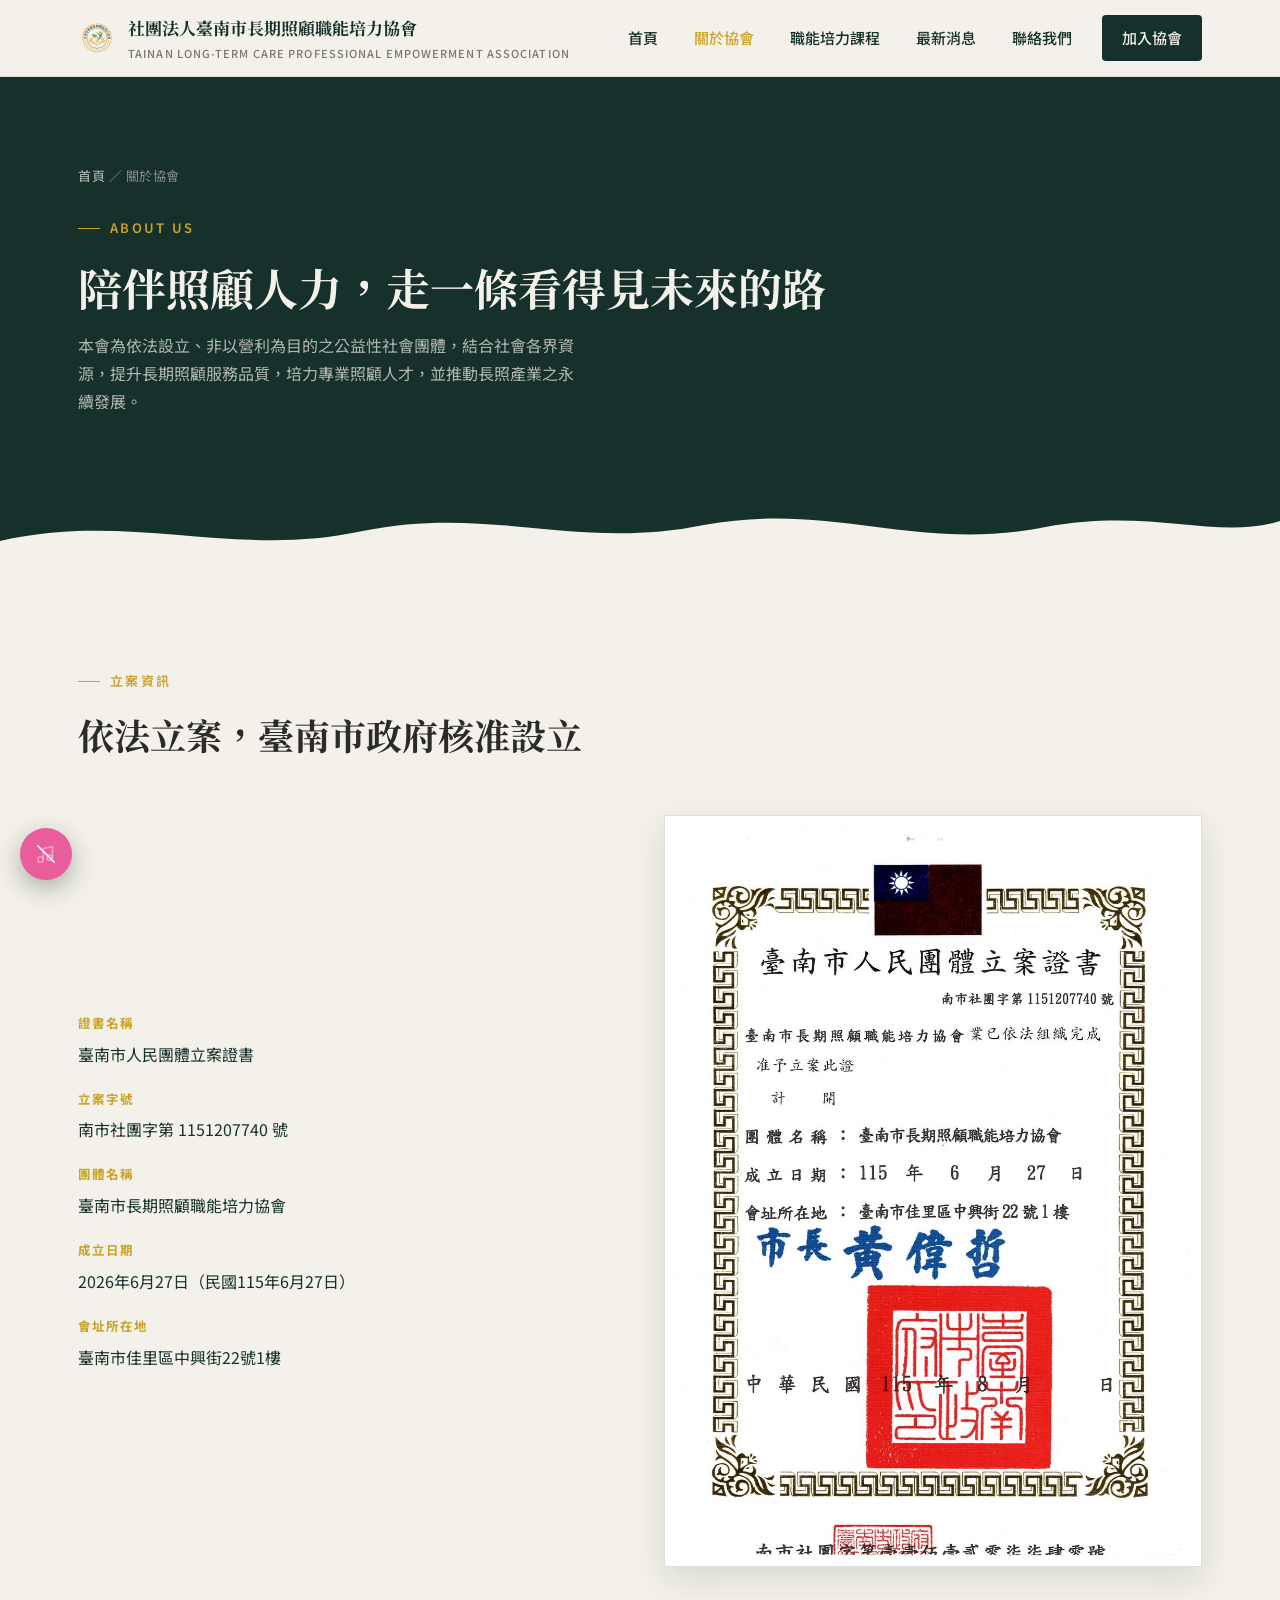
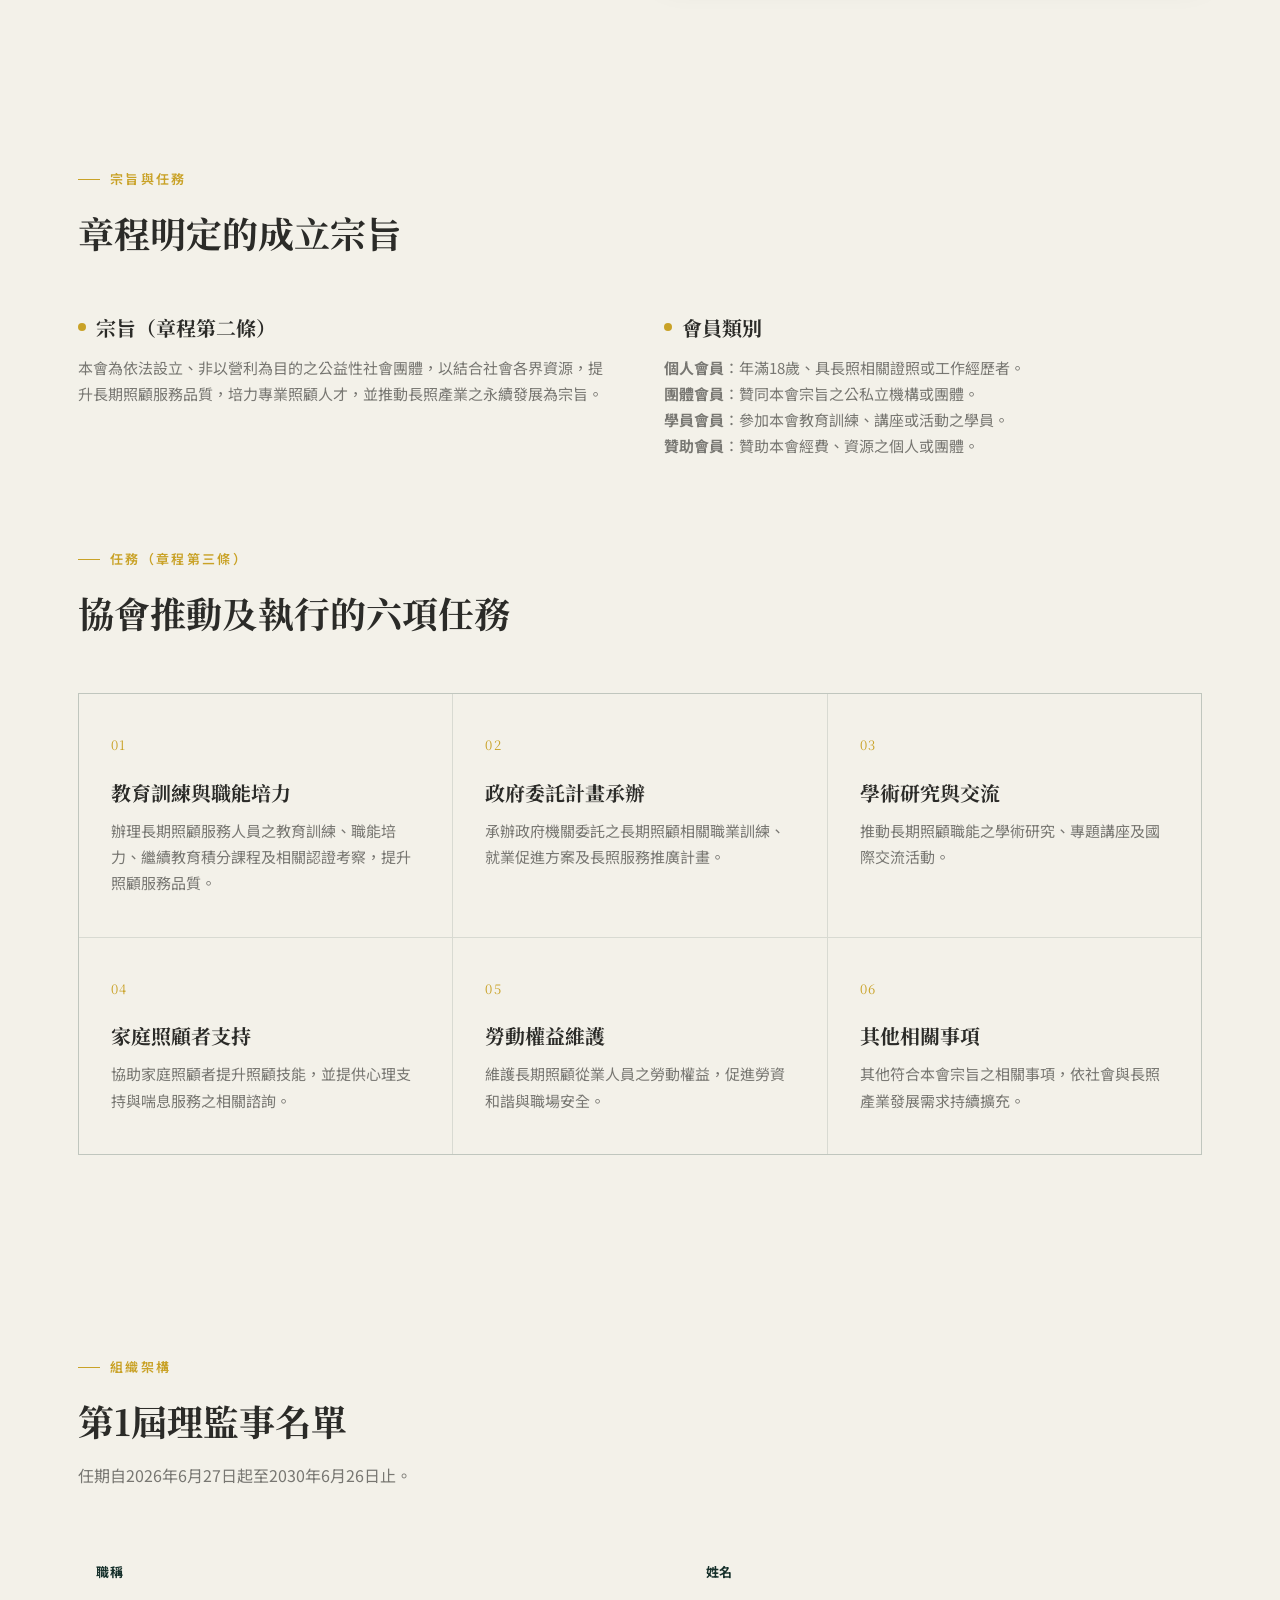
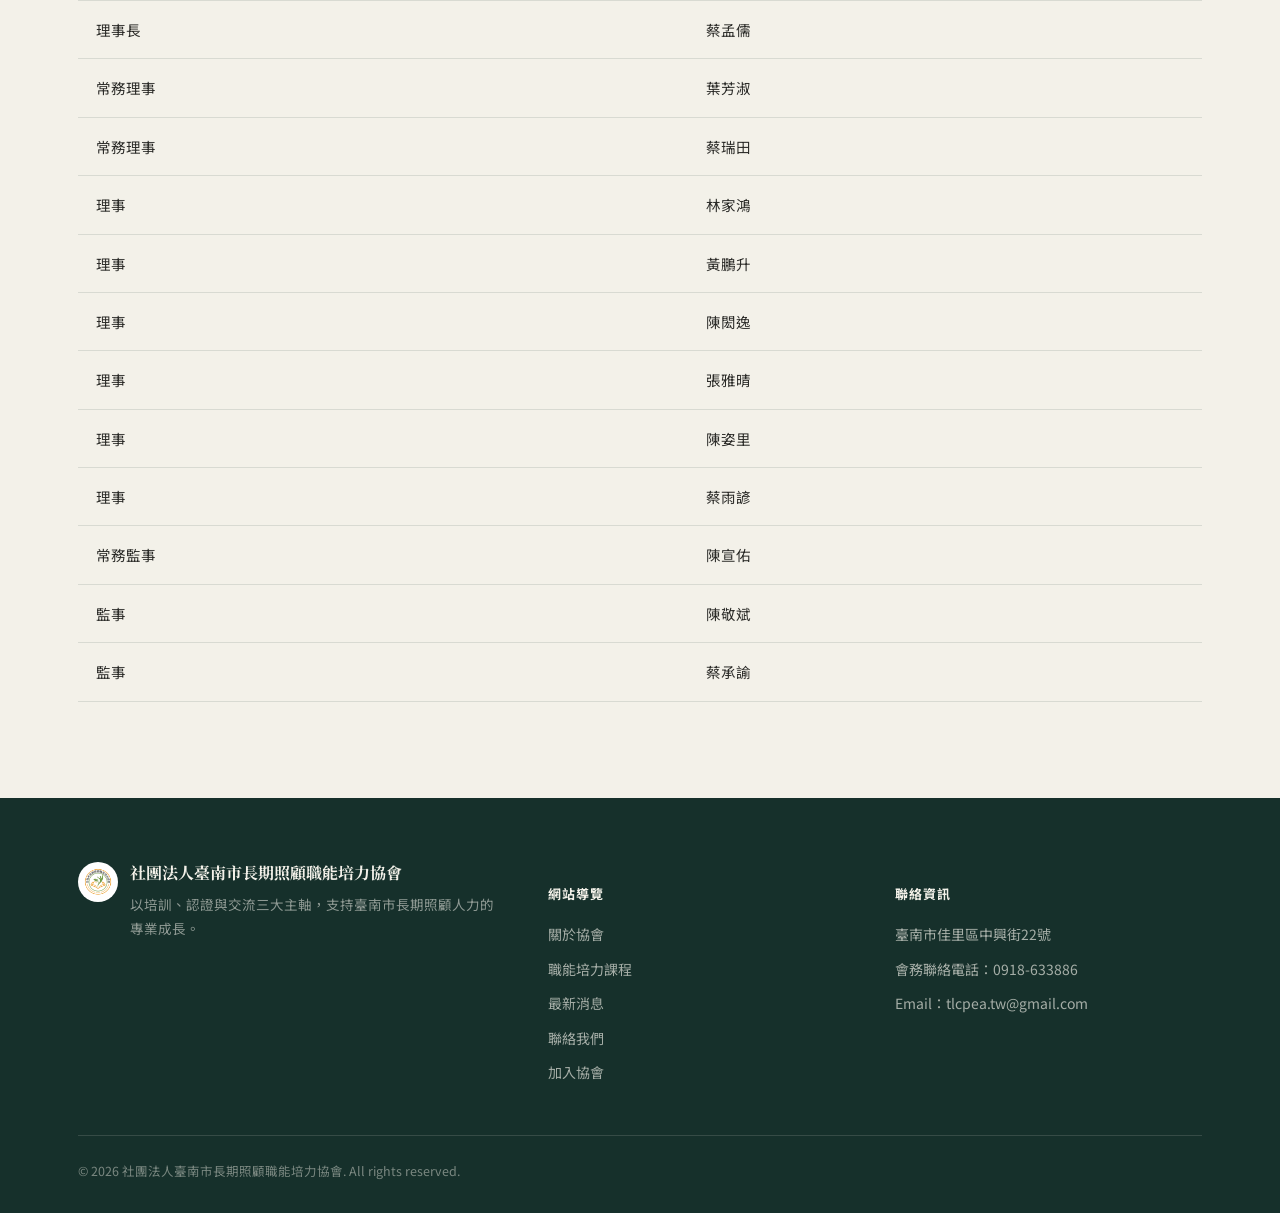
==== about.html @ 42448149 "職培會官網初版：完整6頁面、Netlify Forms、背景音樂" ====
<!DOCTYPE html>
<html lang="zh-Hant">
<head>
<meta charset="UTF-8">
<meta name="viewport" content="width=device-width, initial-scale=1.0">
<title>關於協會｜社團法人臺南市長期照顧職能培力協會</title>
<meta name="description" content="社團法人臺南市長期照顧職能培力協會依法設立，以提升長期照顧服務品質、培力專業照顧人才、推動長照產業永續發展為宗旨。認識協會任務、會員類別與組織架構。">
<link rel="icon" type="image/png" sizes="64x64" href="assets/favicon-64.png">
<link rel="icon" type="image/png" sizes="32x32" href="assets/favicon-32.png">
<link rel="apple-touch-icon" href="assets/logo-180.png">
<link rel="stylesheet" href="css/style.css?v=3">
</head>
<body>

<header class="site-header">
  <nav class="wrap nav">
    <a href="index.html" class="brand">
      <img src="assets/logo-512.png" alt="社團法人臺南市長期照顧職能培力協會 標誌" class="brand-mark">
      <span>社團法人臺南市長期照顧職能培力協會<small>TAINAN LONG-TERM CARE PROFESSIONAL EMPOWERMENT ASSOCIATION</small></span>
    </a>
    <button class="nav-toggle" aria-label="開啟選單" aria-expanded="false"><span></span></button>
    <div class="nav-links">
      <a href="index.html">首頁</a>
      <a href="about.html" class="active">關於協會</a>
      <a href="courses.html">職能培力課程</a>
      <a href="news.html">最新消息</a>
      <a href="contact.html">聯絡我們</a>
      <a href="join.html" class="nav-cta">加入協會</a>
    </div>
  </nav>
</header>

<section class="page-hero">
  <div class="wrap">
    <div class="breadcrumb"><a href="index.html">首頁</a> ／ 關於協會</div>
    <div class="eyebrow">ABOUT US</div>
    <h1>陪伴照顧人力，走一條看得見未來的路</h1>
    <p>本會為依法設立、非以營利為目的之公益性社會團體，結合社會各界資源，提升長期照顧服務品質，培力專業照顧人才，並推動長照產業之永續發展。</p>
  </div>
  <svg class="machiba-divider" viewBox="0 0 1200 64" preserveAspectRatio="none" aria-hidden="true">
    <path d="M0,64 L0,40 C120,10 220,58 340,30 C460,4 540,50 660,24 C780,0 860,52 980,26 C1080,6 1140,40 1200,20 L1200,64 Z"/>
  </svg>
</section>

<section>
  <div class="wrap">
    <div class="section-head reveal">
      <div class="eyebrow">立案資訊</div>
      <h2>依法立案，臺南市政府核准設立</h2>
    </div>
    <div class="cert-grid reveal">
      <dl class="cert-facts">
        <dt>證書名稱</dt>
        <dd>臺南市人民團體立案證書</dd>
        <dt>立案字號</dt>
        <dd>南市社團字第 1151207740 號</dd>
        <dt>團體名稱</dt>
        <dd>臺南市長期照顧職能培力協會</dd>
        <dt>成立日期</dt>
        <dd>2026年6月27日（民國115年6月27日）</dd>
        <dt>會址所在地</dt>
        <dd>臺南市佳里區中興街22號1樓</dd>
      </dl>
      <div class="cert-frame">
        <a href="assets/registration-certificate.jpg" target="_blank" rel="noopener">
          <img src="assets/registration-certificate.jpg" alt="臺南市人民團體立案證書——臺南市長期照顧職能培力協會">
        </a>
      </div>
    </div>
  </div>
</section>

<section>
  <div class="wrap">
    <div class="section-head reveal">
      <div class="eyebrow">宗旨與任務</div>
      <h2>章程明定的成立宗旨</h2>
    </div>
    <div class="mission-grid reveal">
      <div class="mission-block">
        <h3>宗旨（章程第二條）</h3>
        <p>本會為依法設立、非以營利為目的之公益性社會團體，以結合社會各界資源，提升長期照顧服務品質，培力專業照顧人才，並推動長照產業之永續發展為宗旨。</p>
      </div>
      <div class="mission-block">
        <h3>會員類別</h3>
        <p><strong>個人會員</strong>：年滿18歲、具長照相關證照或工作經歷者。<br>
        <strong>團體會員</strong>：贊同本會宗旨之公私立機構或團體。<br>
        <strong>學員會員</strong>：參加本會教育訓練、講座或活動之學員。<br>
        <strong>贊助會員</strong>：贊助本會經費、資源之個人或團體。</p>
      </div>
    </div>

    <div class="section-head reveal" style="margin-top:64px">
      <div class="eyebrow">任務（章程第三條）</div>
      <h2>協會推動及執行的六項任務</h2>
    </div>
    <div class="pillars reveal">
      <div class="pillar">
        <span class="idx">01</span>
        <h3>教育訓練與職能培力</h3>
        <p>辦理長期照顧服務人員之教育訓練、職能培力、繼續教育積分課程及相關認證考察，提升照顧服務品質。</p>
      </div>
      <div class="pillar">
        <span class="idx">02</span>
        <h3>政府委託計畫承辦</h3>
        <p>承辦政府機關委託之長期照顧相關職業訓練、就業促進方案及長照服務推廣計畫。</p>
      </div>
      <div class="pillar">
        <span class="idx">03</span>
        <h3>學術研究與交流</h3>
        <p>推動長期照顧職能之學術研究、專題講座及國際交流活動。</p>
      </div>
      <div class="pillar">
        <span class="idx">04</span>
        <h3>家庭照顧者支持</h3>
        <p>協助家庭照顧者提升照顧技能，並提供心理支持與喘息服務之相關諮詢。</p>
      </div>
      <div class="pillar">
        <span class="idx">05</span>
        <h3>勞動權益維護</h3>
        <p>維護長期照顧從業人員之勞動權益，促進勞資和諧與職場安全。</p>
      </div>
      <div class="pillar">
        <span class="idx">06</span>
        <h3>其他相關事項</h3>
        <p>其他符合本會宗旨之相關事項，依社會與長照產業發展需求持續擴充。</p>
      </div>
    </div>
  </div>
</section>

<section>
  <div class="wrap">
    <div class="section-head reveal">
      <div class="eyebrow">組織架構</div>
      <h2>第1屆理監事名單</h2>
      <p>任期自2026年6月27日起至2030年6月26日止。</p>
    </div>
    <div class="reveal" style="overflow-x:auto">
      <table class="board-table">
        <thead>
          <tr><th>職稱</th><th>姓名</th></tr>
        </thead>
        <tbody>
          <tr><td>理事長</td><td>蔡孟儒</td></tr>
          <tr><td>常務理事</td><td>葉芳淑</td></tr>
          <tr><td>常務理事</td><td>蔡瑞田</td></tr>
          <tr><td>理事</td><td>林家鴻</td></tr>
          <tr><td>理事</td><td>黃鵬升</td></tr>
          <tr><td>理事</td><td>陳閎逸</td></tr>
          <tr><td>理事</td><td>張雅晴</td></tr>
          <tr><td>理事</td><td>陳姿里</td></tr>
          <tr><td>理事</td><td>蔡雨諺</td></tr>
          <tr><td>常務監事</td><td>陳宣佑</td></tr>
          <tr><td>監事</td><td>陳敬斌</td></tr>
          <tr><td>監事</td><td>蔡承諭</td></tr>
        </tbody>
      </table>
    </div>
  </div>
</section>

<footer class="site-footer">
  <div class="wrap">
    <div class="footer-grid">
      <div class="footer-brand">
        <span class="brand-mark-chip"><img src="assets/logo-512.png" alt="協會標誌" class="brand-mark" width="34"></span>
        <div>
          <h4>社團法人臺南市長期照顧職能培力協會</h4>
          <p>以培訓、認證與交流三大主軸，支持臺南市長期照顧人力的專業成長。</p>
        </div>
      </div>
      <div class="footer-col">
        <h5>網站導覽</h5>
        <a href="about.html">關於協會</a>
        <a href="courses.html">職能培力課程</a>
        <a href="news.html">最新消息</a>
        <a href="contact.html">聯絡我們</a>
        <a href="join.html">加入協會</a>
      </div>
      <div class="footer-col">
        <h5>聯絡資訊</h5>
        <li>臺南市佳里區中興街22號</li>
        <li>會務聯絡電話：0918-633886</li>
        <li>Email：tlcpea.tw@gmail.com</li>
      </div>
    </div>
    <div class="footer-bottom">
      <span>© 2026 社團法人臺南市長期照顧職能培力協會. All rights reserved.</span>
    </div>
  </div>
</footer>

<audio id="bgm-audio" src="assets/bgm.mp3" loop preload="auto"></audio>
<button id="music-toggle" class="music-toggle" type="button" aria-label="播放或暫停背景音樂" aria-pressed="false">
  <svg class="icon-playing" viewBox="0 0 24 24" fill="none" xmlns="http://www.w3.org/2000/svg" aria-hidden="true">
    <path d="M9 18V6l10-2v12" stroke="currentColor" stroke-width="1.8" stroke-linecap="round" stroke-linejoin="round"/>
    <circle cx="6" cy="18" r="3" stroke="currentColor" stroke-width="1.8"/>
    <circle cx="16" cy="16" r="3" stroke="currentColor" stroke-width="1.8"/>
  </svg>
  <svg class="icon-muted" viewBox="0 0 24 24" fill="none" xmlns="http://www.w3.org/2000/svg" aria-hidden="true">
    <path d="M9 18V6l10-2v12" stroke="currentColor" stroke-width="1.8" stroke-linecap="round" stroke-linejoin="round" opacity=".4"/>
    <circle cx="6" cy="18" r="3" stroke="currentColor" stroke-width="1.8" opacity=".4"/>
    <circle cx="16" cy="16" r="3" stroke="currentColor" stroke-width="1.8" opacity=".4"/>
    <line x1="3" y1="3" x2="21" y2="21" stroke="currentColor" stroke-width="1.8" stroke-linecap="round"/>
  </svg>
</button>

<script src="js/main.js?v=9"></script>
</body>
</html>
---- css/style.css ----
/* ============================================================
   社團法人臺南市長期照顧職能培力協會 — 網站樣式
   設計語彙：以台南傳統民居「馬背山牆」曲線為視覺簽名，
   呼應「照顧職能，代代培力、屋宇相承」的協會精神。
   ============================================================ */

@import url('https://fonts.googleapis.com/css2?family=Noto+Serif+TC:wght@500;600;700;900&family=Noto+Sans+TC:wght@400;500;600;700&display=swap');

:root {
  /* 色彩系統 */
  --ink: #16302B;        /* 墨青 — 主色，頁首/深色區塊 */
  --ink-2: #1F3F38;       /* 墨青-亮一階，用於漸層/hover */
  --gold: #C9A227;        /* 稻穗金 — 強調色，培力/成就 */
  --gold-soft: #E4C874;   /* 稻穗金-柔 */
  --banyan: #4C7A64;      /* 榕蔭綠 — 次強調，關懷/成長 */
  --brick: #A8462F;       /* 磚紅 — 少量點綴，訊息/重點 */
  --paper: #F3F1E9;       /* 紙白 — 主背景 */
  --paper-2: #EAE6D9;     /* 紙白-深一階 */
  --ink-grey: #2B2B28;    /* 內文文字 */
  --ink-grey-60: rgba(43,43,40,.62);

  --serif: 'Noto Serif TC', serif;
  --sans: 'Noto Sans TC', sans-serif;

  --max: 1180px;
  --radius: 4px;
}

* { box-sizing: border-box; }
html { scroll-behavior: smooth; }
body {
  margin: 0;
  font-family: var(--sans);
  color: var(--ink-grey);
  background: var(--paper);
  line-height: 1.75;
  -webkit-font-smoothing: antialiased;
}
img { max-width: 100%; display: block; }
a { color: inherit; text-decoration: none; }
h1, h2, h3, h4 { font-family: var(--serif); margin: 0; line-height: 1.35; font-weight: 700; }
p { margin: 0 0 1em; }
ul { margin: 0; padding: 0; list-style: none; }

.wrap { max-width: var(--max); margin: 0 auto; padding: 0 28px; }

/* focus visibility */
a:focus-visible, button:focus-visible {
  outline: 2px solid var(--gold);
  outline-offset: 3px;
}

@media (prefers-reduced-motion: reduce) {
  * { animation: none !important; transition: none !important; scroll-behavior: auto !important; }
}

/* ---------------- Eyebrow / Label ---------------- */
.eyebrow {
  display: inline-flex;
  align-items: center;
  gap: 10px;
  font-family: var(--sans);
  font-size: 13px;
  font-weight: 600;
  letter-spacing: .18em;
  color: var(--gold);
  text-transform: uppercase;
  margin-bottom: 18px;
}
.eyebrow::before {
  content: "";
  width: 22px;
  height: 1px;
  background: var(--gold);
}

/* ---------------- Header / Nav ---------------- */
.site-header {
  position: sticky;
  top: 0;
  z-index: 100;
  background: rgba(243,241,233,.92);
  backdrop-filter: blur(8px);
  border-bottom: 1px solid rgba(22,48,43,.1);
}
.nav {
  display: flex;
  align-items: center;
  justify-content: space-between;
  height: 76px;
}
.brand {
  display: flex;
  align-items: center;
  gap: 12px;
  font-family: var(--serif);
  font-weight: 700;
  font-size: 17px;
  color: var(--ink);
}
.brand-mark {
  width: 38px;
  height: 38px;
  flex-shrink: 0;
  object-fit: contain;
  border-radius: 50%;
}
.brand-mark-chip {
  background: #fff;
  border-radius: 50%;
  padding: 3px;
  display: flex;
  align-items: center;
  justify-content: center;
  flex-shrink: 0;
  width: 40px;
  height: 40px;
}
.brand-mark-chip .brand-mark { width: 100%; height: 100%; }
.brand small {
  display: block;
  font-family: var(--sans);
  font-weight: 500;
  font-size: 11px;
  letter-spacing: .1em;
  color: var(--ink-grey-60);
  margin-top: 2px;
}
.nav-links {
  display: flex;
  gap: 8px;
  align-items: center;
}
.nav-links a {
  font-size: 15px;
  font-weight: 500;
  padding: 8px 14px;
  border-radius: var(--radius);
  color: var(--ink);
  position: relative;
}
.nav-links a.active,
.nav-links a:hover { color: var(--gold); }
.nav-cta {
  background: var(--ink);
  color: var(--paper) !important;
  padding: 10px 20px !important;
  border-radius: 999px;
  margin-left: 8px;
}
.nav-cta:hover { background: var(--ink-2); color: var(--paper) !important; }

.nav-toggle {
  display: none;
  background: none;
  border: none;
  cursor: pointer;
  width: 40px;
  height: 40px;
  align-items: center;
  justify-content: center;
}
.nav-toggle span,
.nav-toggle span::before,
.nav-toggle span::after {
  content: "";
  display: block;
  width: 22px;
  height: 2px;
  background: var(--ink);
  position: relative;
  transition: transform .2s ease;
}
.nav-toggle span::before { position: absolute; top: -7px; }
.nav-toggle span::after { position: absolute; top: 7px; }

@media (max-width: 860px) {
  .nav-toggle { display: flex; }
  .nav-links {
    position: fixed;
    inset: 76px 0 0 0;
    background: var(--paper);
    flex-direction: column;
    align-items: stretch;
    padding: 20px 28px;
    gap: 4px;
    transform: translateY(-8px);
    opacity: 0;
    pointer-events: none;
    transition: opacity .2s ease, transform .2s ease;
  }
  .nav-links.open {
    opacity: 1;
    transform: translateY(0);
    pointer-events: auto;
  }
  .nav-links a { padding: 14px 8px; border-bottom: 1px solid rgba(22,48,43,.08); border-radius: 0; }
  .nav-cta { margin-left: 0; margin-top: 8px; text-align: center; }
}

/* ---------------- Machiba divider (山牆曲線分隔) ---------------- */
.machiba-divider {
  width: 100%;
  height: 64px;
  display: block;
}
.machiba-divider path { fill: var(--paper); }
.machiba-divider.flip { transform: scaleY(-1); }
.on-ink .machiba-divider path { fill: var(--ink); }

/* ---------------- Hero ---------------- */
.hero {
  background: var(--ink);
  color: var(--paper);
  position: relative;
  overflow: hidden;
  padding-top: 96px;
}
.hero .wrap {
  position: relative;
  z-index: 2;
  padding-bottom: 120px;
  display: grid;
  grid-template-columns: 1.1fr .9fr;
  gap: 40px;
  align-items: center;
}
.hero h1 {
  font-size: clamp(34px, 5vw, 58px);
  color: var(--paper);
  letter-spacing: .01em;
}
.hero h1 em {
  font-style: normal;
  color: var(--gold-soft);
}
.hero-sub {
  font-size: 17px;
  color: rgba(243,241,233,.78);
  max-width: 46ch;
  margin-top: 22px;
}
.hero-cta { display: flex; gap: 14px; margin-top: 34px; flex-wrap: wrap; }
.btn {
  display: inline-flex;
  align-items: center;
  gap: 8px;
  padding: 13px 26px;
  border-radius: 999px;
  font-weight: 600;
  font-size: 15px;
  border: 1px solid transparent;
  transition: transform .15s ease, background .15s ease, border-color .15s ease;
  cursor: pointer;
}
.btn:hover { transform: translateY(-2px); }
.btn-gold { background: var(--gold); color: var(--ink); }
.btn-gold:hover { background: var(--gold-soft); }
.btn-outline { border-color: rgba(243,241,233,.4); color: var(--paper); }
.btn-outline:hover { border-color: var(--gold-soft); color: var(--gold-soft); }
.btn-ink { background: var(--ink); color: var(--paper); }
.btn-ink:hover { background: var(--ink-2); }

.hero-figure {
  position: relative;
  aspect-ratio: 4/5;
  border-radius: var(--radius);
  overflow: hidden;
  background: linear-gradient(160deg, var(--ink-2), var(--ink));
  border: 1px solid rgba(201,162,39,.3);
}
.hero-stat-card {
  position: absolute;
  bottom: 20px;
  left: 20px;
  right: 20px;
  background: rgba(243,241,233,.96);
  color: var(--ink);
  border-radius: var(--radius);
  padding: 20px;
  display: grid;
  grid-template-columns: repeat(3, 1fr);
  gap: 12px;
}
.hero-stat-card .n {
  font-family: var(--serif);
  font-size: 26px;
  font-weight: 800;
  color: var(--ink);
}
.hero-stat-card .l {
  font-size: 12px;
  color: var(--ink-grey-60);
  margin-top: 2px;
}
.hero-ladder {
  position: absolute;
  inset: 0;
  display: flex;
  align-items: flex-end;
  padding: 24px;
  gap: 10px;
}
.hero-ladder .step {
  flex: 1;
  background: linear-gradient(180deg, rgba(201,162,39,.85), rgba(201,162,39,.35));
  border-radius: 3px 3px 0 0;
}

/* ---------------- Section basics ---------------- */
section { padding: 96px 0; }
.section-head {
  max-width: 640px;
  margin-bottom: 56px;
}
.section-head h2 { font-size: clamp(26px, 3.4vw, 36px); }
.section-head p { color: var(--ink-grey-60); margin-top: 16px; font-size: 16px; }

/* ---------------- Pillars (三大服務面向) ---------------- */
.pillars {
  display: grid;
  grid-template-columns: repeat(3, 1fr);
  gap: 1px;
  background: rgba(22,48,43,.12);
  border: 1px solid rgba(22,48,43,.12);
}
.pillar {
  background: var(--paper);
  padding: 40px 32px;
  position: relative;
}
.pillar .idx {
  font-family: var(--serif);
  font-size: 13px;
  color: var(--gold);
  letter-spacing: .1em;
  margin-bottom: 22px;
  display: block;
}
.pillar h3 { font-size: 20px; margin-bottom: 12px; }
.pillar p { color: var(--ink-grey-60); font-size: 15px; margin-bottom: 0; }

@media (max-width: 860px) {
  .pillars { grid-template-columns: 1fr; }
}

/* ---------------- Ladder (職能階梯) ---------------- */
.ladder {
  display: grid;
  grid-template-columns: repeat(4, 1fr);
  gap: 16px;
}
.ladder-step {
  border: 1px solid rgba(22,48,43,.15);
  border-top: 4px solid var(--banyan);
  background: #fff;
  padding: 26px 22px;
  display: flex;
  flex-direction: column;
  gap: 10px;
  transition: transform .15s ease;
}
.ladder-step:nth-child(2) { border-top-color: var(--gold); }
.ladder-step:nth-child(3) { border-top-color: var(--gold); transform: translateY(-10px); }
.ladder-step:nth-child(4) { border-top-color: var(--brick); transform: translateY(-18px); }
.ladder-step:hover { transform: translateY(-4px); }
.ladder-step:nth-child(3):hover { transform: translateY(-14px); }
.ladder-step:nth-child(4):hover { transform: translateY(-22px); }
.ladder-step .tag {
  font-size: 12px;
  font-weight: 600;
  letter-spacing: .08em;
  color: var(--ink-grey-60);
}
.ladder-step h4 { font-size: 17px; }
.ladder-step p { font-size: 13.5px; color: var(--ink-grey-60); margin: 0; }

@media (max-width: 900px) {
  .ladder { grid-template-columns: repeat(2, 1fr); }
  .ladder-step, .ladder-step:nth-child(2), .ladder-step:nth-child(3), .ladder-step:nth-child(4) { transform: none; }
}
@media (max-width: 560px) {
  .ladder { grid-template-columns: 1fr; }
}

/* ---------------- Cards (課程 / 消息) ---------------- */
.card-grid {
  display: grid;
  grid-template-columns: repeat(3, 1fr);
  gap: 28px;
}
.card {
  background: #fff;
  border: 1px solid rgba(22,48,43,.12);
  border-radius: var(--radius);
  overflow: hidden;
  display: flex;
  flex-direction: column;
}
.card-media {
  height: 150px;
  background: linear-gradient(135deg, var(--ink), var(--banyan));
  position: relative;
}
.card-media .badge {
  position: absolute;
  top: 14px;
  left: 14px;
  background: rgba(243,241,233,.94);
  color: var(--ink);
  font-size: 12px;
  font-weight: 700;
  padding: 5px 12px;
  border-radius: 999px;
}
.card-body { padding: 26px; flex: 1; display: flex; flex-direction: column; }
.card-body h3 { font-size: 18px; margin-bottom: 10px; }
.card-body p { color: var(--ink-grey-60); font-size: 14.5px; flex: 1; }
.card-meta {
  display: flex;
  justify-content: space-between;
  font-size: 12.5px;
  color: var(--ink-grey-60);
  margin-top: 16px;
  padding-top: 16px;
  border-top: 1px dashed rgba(22,48,43,.18);
}

@media (max-width: 900px) {
  .card-grid { grid-template-columns: 1fr 1fr; }
}
@media (max-width: 620px) {
  .card-grid { grid-template-columns: 1fr; }
}

/* ---------------- Dark band ---------------- */
.band-ink {
  background: var(--ink);
  color: var(--paper);
}
.band-ink .section-head p { color: rgba(243,241,233,.68); }
.band-ink .eyebrow { color: var(--gold-soft); }

/* ---------------- Timeline (about page) ---------------- */
.timeline { position: relative; padding-left: 28px; border-left: 2px solid rgba(22,48,43,.15); }
.timeline-item { position: relative; padding-bottom: 40px; }
.timeline-item:last-child { padding-bottom: 0; }
.timeline-item::before {
  content: "";
  position: absolute;
  left: -34px;
  top: 4px;
  width: 12px;
  height: 12px;
  border-radius: 50%;
  background: var(--gold);
  border: 3px solid var(--paper);
  box-shadow: 0 0 0 1px var(--gold);
}
.timeline-item .yr { font-family: var(--serif); font-weight: 700; color: var(--ink); margin-bottom: 4px; }
.timeline-item p { color: var(--ink-grey-60); font-size: 14.5px; }

/* ---------------- Board table (理監事) ---------------- */
.board-table { width: 100%; border-collapse: collapse; }
.board-table th, .board-table td {
  text-align: left;
  padding: 16px 18px;
  border-bottom: 1px solid rgba(22,48,43,.12);
  font-size: 14.5px;
}
.board-table th { font-weight: 700; color: var(--ink); font-size: 13px; letter-spacing: .05em; }
.board-table td.placeholder { color: var(--ink-grey-60); font-style: italic; }
.board-note {
  margin-top: 18px;
  font-size: 13px;
  color: var(--ink-grey-60);
  border-left: 3px solid var(--gold);
  padding-left: 14px;
}

/* ---------------- Mission grid (about) ---------------- */
.mission-grid {
  display: grid;
  grid-template-columns: 1fr 1fr;
  gap: 48px;
  align-items: start;
}
.mission-block h3 {
  font-size: 20px;
  margin-bottom: 14px;
  display: flex;
  align-items: center;
  gap: 10px;
}
.mission-block h3::before {
  content: "";
  width: 8px; height: 8px;
  background: var(--gold);
  border-radius: 50%;
}
.mission-block p { color: var(--ink-grey-60); font-size: 15px; }

@media (max-width: 860px) {
  .mission-grid { grid-template-columns: 1fr; }
}

/* ---------------- Contact ---------------- */
.contact-grid {
  display: grid;
  grid-template-columns: 1fr 1fr;
  gap: 48px;
}
.contact-info dt {
  font-size: 12.5px;
  letter-spacing: .08em;
  color: var(--gold);
  font-weight: 700;
  margin-top: 26px;
}
.contact-info dt:first-child { margin-top: 0; }
.contact-info dd { margin: 6px 0 0; font-size: 16px; color: var(--ink); }
.map-placeholder {
  background: var(--paper-2);
  border: 1px dashed rgba(22,48,43,.3);
  border-radius: var(--radius);
  aspect-ratio: 4/3;
  display: flex;
  align-items: center;
  justify-content: center;
  color: var(--ink-grey-60);
  font-size: 14px;
  text-align: center;
  padding: 20px;
}

/* ---------------- Certificate (立案資訊) ---------------- */
.cert-grid {
  display: grid;
  grid-template-columns: 1fr 1fr;
  gap: 48px;
  align-items: center;
}
.cert-facts dt {
  font-size: 12.5px;
  letter-spacing: .08em;
  color: var(--gold);
  font-weight: 700;
  margin-top: 20px;
}
.cert-facts dt:first-child { margin-top: 0; }
.cert-facts dd { margin: 6px 0 0; font-size: 16px; color: var(--ink); }
.cert-frame {
  border: 1px solid rgba(22,48,43,.15);
  background: #fff;
  padding: 10px;
  box-shadow: 0 12px 32px rgba(22,48,43,.12);
}
.cert-frame img { width: 100%; display: block; }
.cert-frame a { display: block; }
@media (max-width: 860px) {
  .cert-grid { grid-template-columns: 1fr; }
}
.form-field { margin-bottom: 18px; }
.form-field label { display: block; font-size: 13.5px; font-weight: 600; margin-bottom: 8px; color: var(--ink); }
.form-field input, .form-field textarea, .form-field select {
  width: 100%;
  padding: 12px 14px;
  border: 1px solid rgba(22,48,43,.25);
  border-radius: var(--radius);
  font-family: var(--sans);
  font-size: 14.5px;
  background: #fff;
  color: var(--ink-grey);
}
.form-field textarea { resize: vertical; min-height: 120px; }
.form-field input:focus, .form-field textarea:focus, .form-field select:focus {
  outline: none;
  border-color: var(--gold);
  box-shadow: 0 0 0 3px rgba(201,162,39,.18);
}

/* ---------------- Filter tabs (courses) ---------------- */
.filter-tabs { display: flex; gap: 10px; flex-wrap: wrap; margin-bottom: 40px; }
.filter-tabs button {
  border: 1px solid rgba(22,48,43,.2);
  background: transparent;
  padding: 9px 18px;
  border-radius: 999px;
  font-size: 13.5px;
  font-weight: 600;
  color: var(--ink);
  cursor: pointer;
  transition: background .15s ease, color .15s ease;
}
.filter-tabs button.active,
.filter-tabs button:hover {
  background: var(--ink);
  color: var(--paper);
  border-color: var(--ink);
}

/* ---------------- CTA band ---------------- */
.cta-band {
  background: var(--gold);
  color: var(--ink);
  text-align: center;
  padding: 80px 0;
}
.cta-band h2 { font-size: clamp(24px,3vw,34px); margin-bottom: 18px; }
.cta-band p { color: rgba(22,48,43,.75); max-width: 52ch; margin: 0 auto 30px; }

/* ---------------- Footer ---------------- */
.site-footer {
  background: var(--ink);
  color: rgba(243,241,233,.7);
  padding: 64px 0 32px;
}
.footer-grid {
  display: grid;
  grid-template-columns: 1.4fr 1fr 1fr;
  gap: 40px;
  padding-bottom: 40px;
  border-bottom: 1px solid rgba(243,241,233,.14);
}
.footer-brand { display: flex; gap: 12px; align-items: flex-start; }
.footer-brand h4 { color: var(--paper); font-size: 16px; margin-bottom: 10px; }
.footer-brand p { font-size: 13.5px; color: rgba(243,241,233,.55); }
.footer-col h5 { color: var(--paper); font-size: 13px; letter-spacing: .08em; margin-bottom: 16px; }
.footer-col a, .footer-col li { display: block; font-size: 14px; margin-bottom: 10px; color: rgba(243,241,233,.65); }
.footer-col a:hover { color: var(--gold-soft); }
.footer-bottom {
  display: flex;
  justify-content: space-between;
  padding-top: 24px;
  font-size: 12.5px;
  color: rgba(243,241,233,.45);
  flex-wrap: wrap;
  gap: 8px;
}

@media (max-width: 860px) {
  .footer-grid { grid-template-columns: 1fr; }
  .hero .wrap { grid-template-columns: 1fr; }
  .hero-figure { max-width: 420px; }
}

/* ---------------- Reveal on scroll ---------------- */
.reveal {
  opacity: 0;
  transform: translateY(18px);
  transition: opacity .6s ease, transform .6s ease;
}
.reveal.in { opacity: 1; transform: translateY(0); }

/* ---------------- Page hero (內頁小標題) ---------------- */
.page-hero {
  background: var(--ink);
  color: var(--paper);
  padding: 88px 0 0;
}
.page-hero .wrap { padding-bottom: 70px; }
.page-hero h1 { font-size: clamp(30px,4vw,44px); color: var(--paper); }
.page-hero p { color: rgba(243,241,233,.7); max-width: 56ch; margin-top: 14px; }
.breadcrumb {
  font-size: 13px;
  color: rgba(243,241,233,.5);
  margin-bottom: 20px;
  letter-spacing: .04em;
}
.breadcrumb a { color: rgba(243,241,233,.75); }
.breadcrumb a:hover { color: var(--gold-soft); }

/* ---------------- Background music toggle ---------------- */
.music-toggle {
  position: fixed;
  left: 20px;
  bottom: 20px;
  z-index: 300;
  width: 52px;
  height: 52px;
  border-radius: 50%;
  background: #E85D9A;
  color: #fff;
  display: flex;
  align-items: center;
  justify-content: center;
  box-shadow: 0 8px 24px rgba(22,48,43,.35);
  cursor: pointer;
  border: none;
  transition: background .15s ease, transform .15s ease;
}
.music-toggle:hover { background: #D64888; transform: translateY(-2px); }
.music-toggle svg { width: 22px; height: 22px; }
.music-toggle .icon-muted { display: none; }
.music-toggle:not(.playing) .icon-playing { display: none; }
.music-toggle:not(.playing) .icon-muted { display: block; }
@media (max-width: 640px) {
  .music-toggle { left: 14px; bottom: 14px; width: 46px; height: 46px; }
  .music-toggle svg { width: 19px; height: 19px; }
}
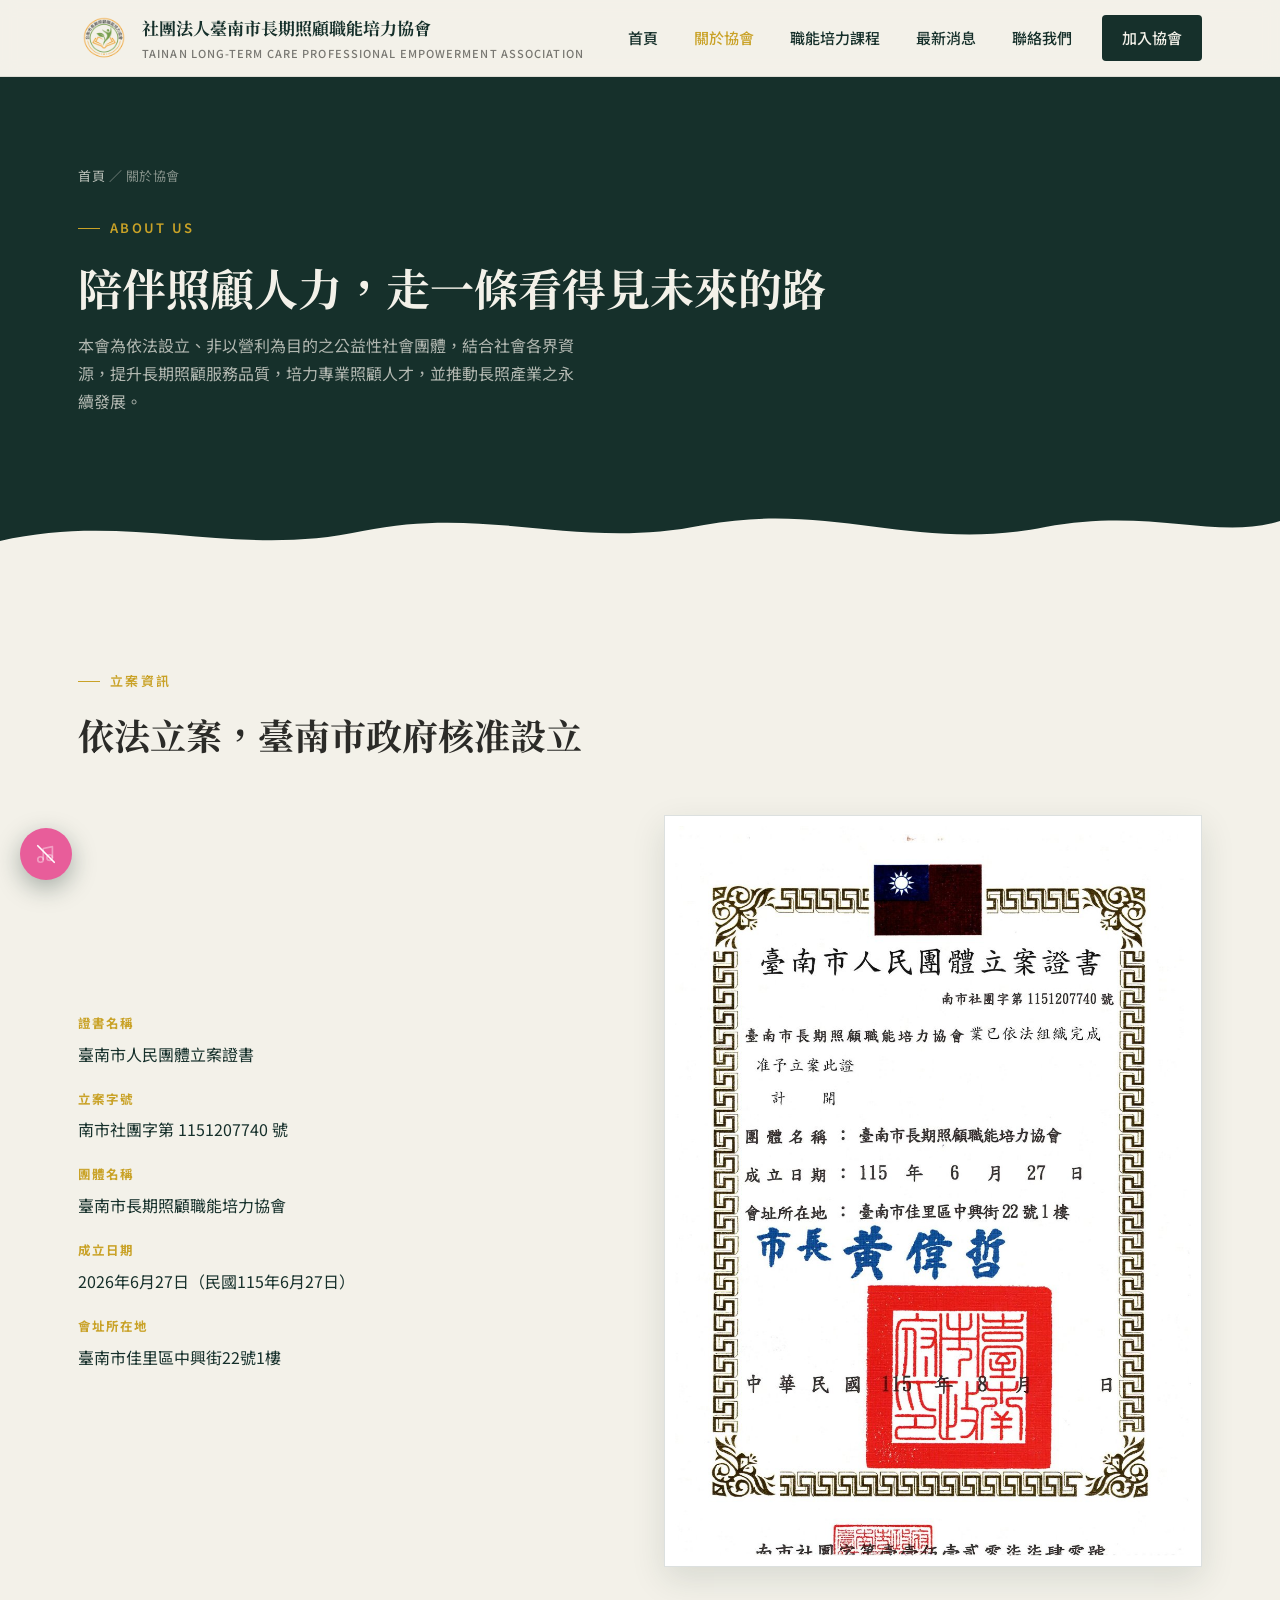
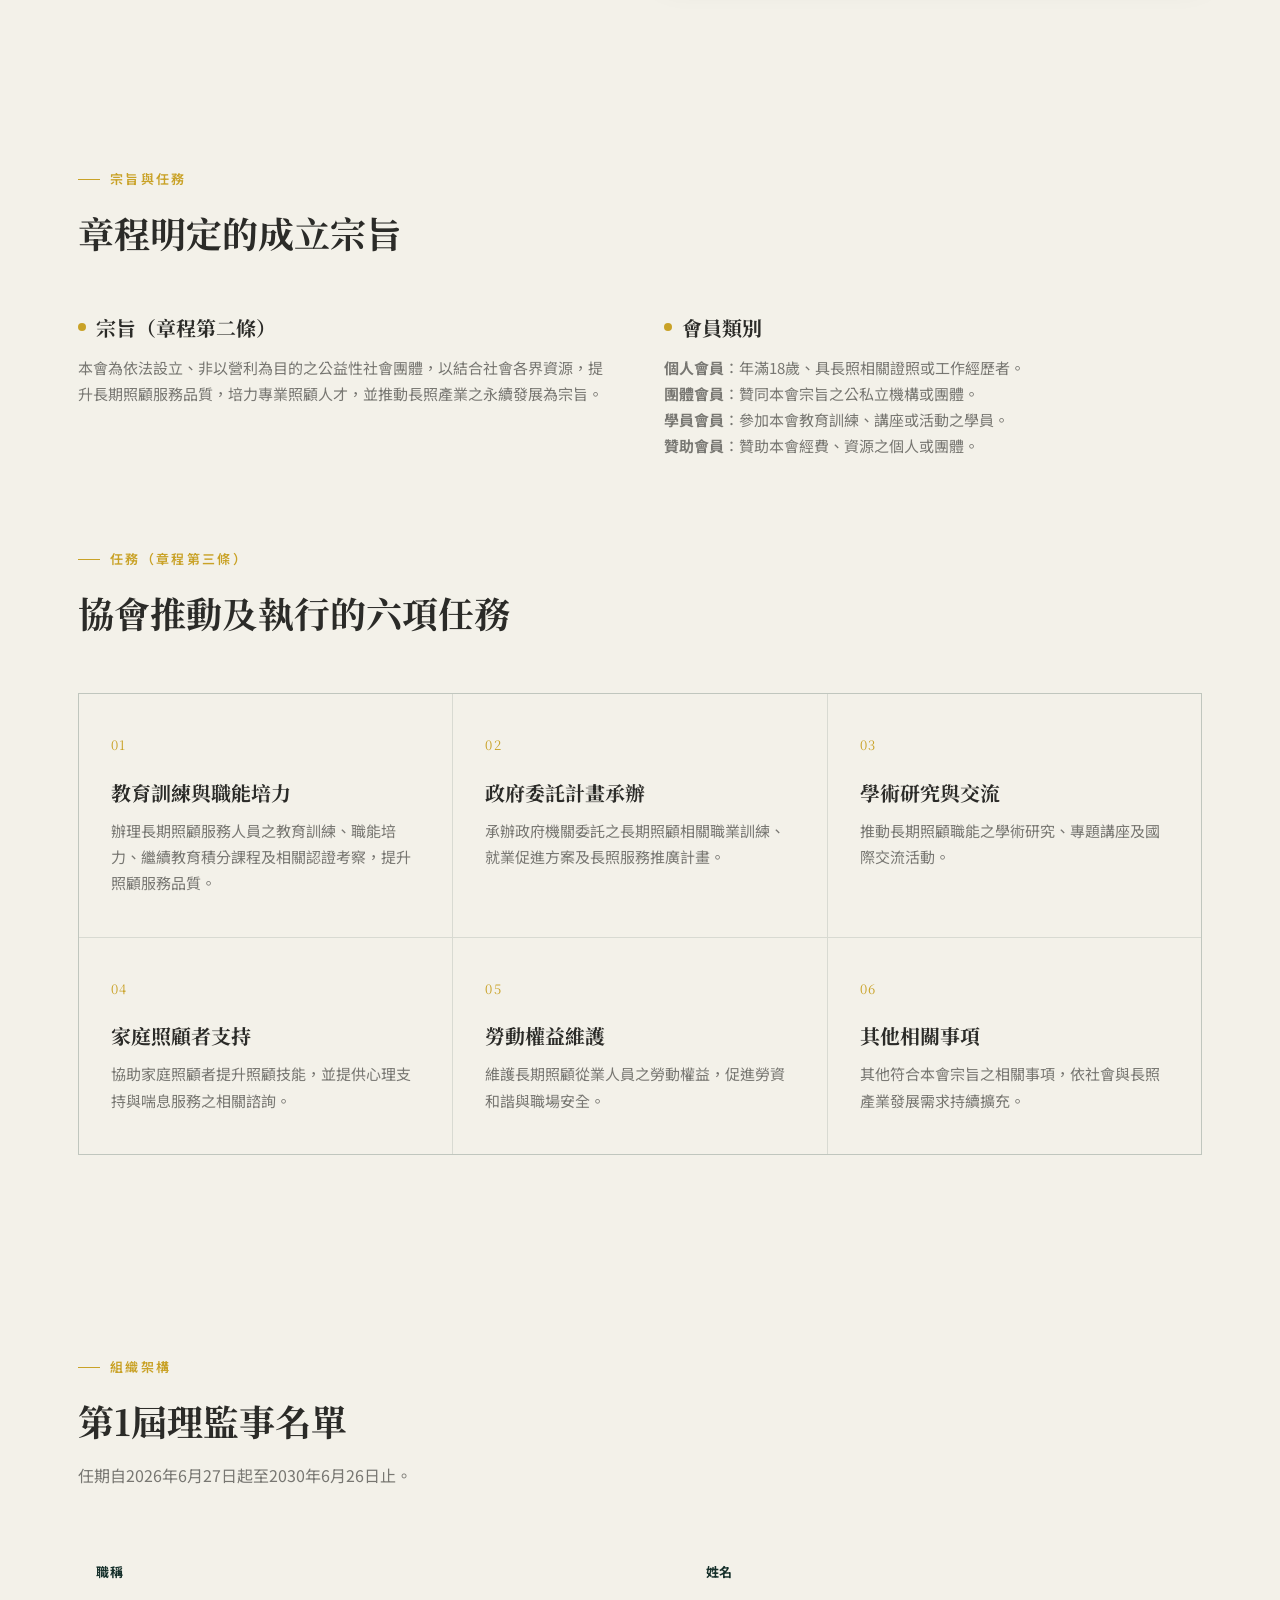
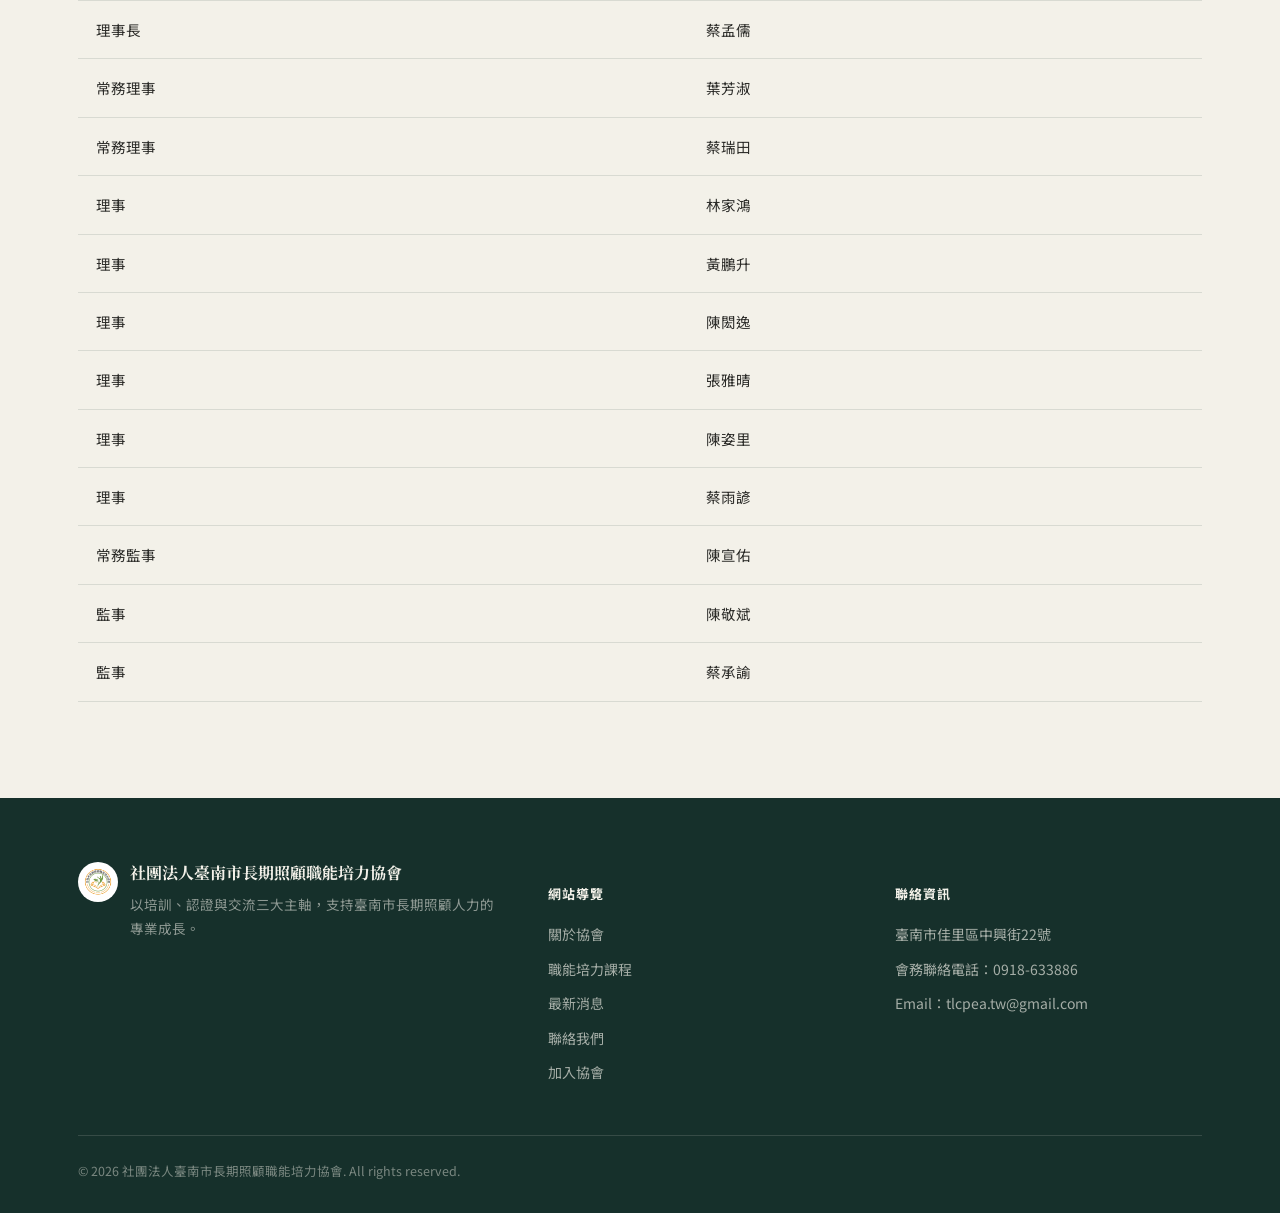
==== commit dc0aa06b: "logo放大" ====
--- a/about.html
+++ b/about.html
@@ -8,7 +8,7 @@
 <link rel="icon" type="image/png" sizes="64x64" href="assets/favicon-64.png">
 <link rel="icon" type="image/png" sizes="32x32" href="assets/favicon-32.png">
 <link rel="apple-touch-icon" href="assets/logo-180.png">
-<link rel="stylesheet" href="css/style.css?v=3">
+<link rel="stylesheet" href="css/style.css?v=4">
 </head>
 <body>
 
--- a/css/style.css
+++ b/css/style.css
@@ -99,8 +99,8 @@
   color: var(--ink);
 }
 .brand-mark {
-  width: 38px;
-  height: 38px;
+  width: 52px;
+  height: 52px;
   flex-shrink: 0;
   object-fit: contain;
   border-radius: 50%;
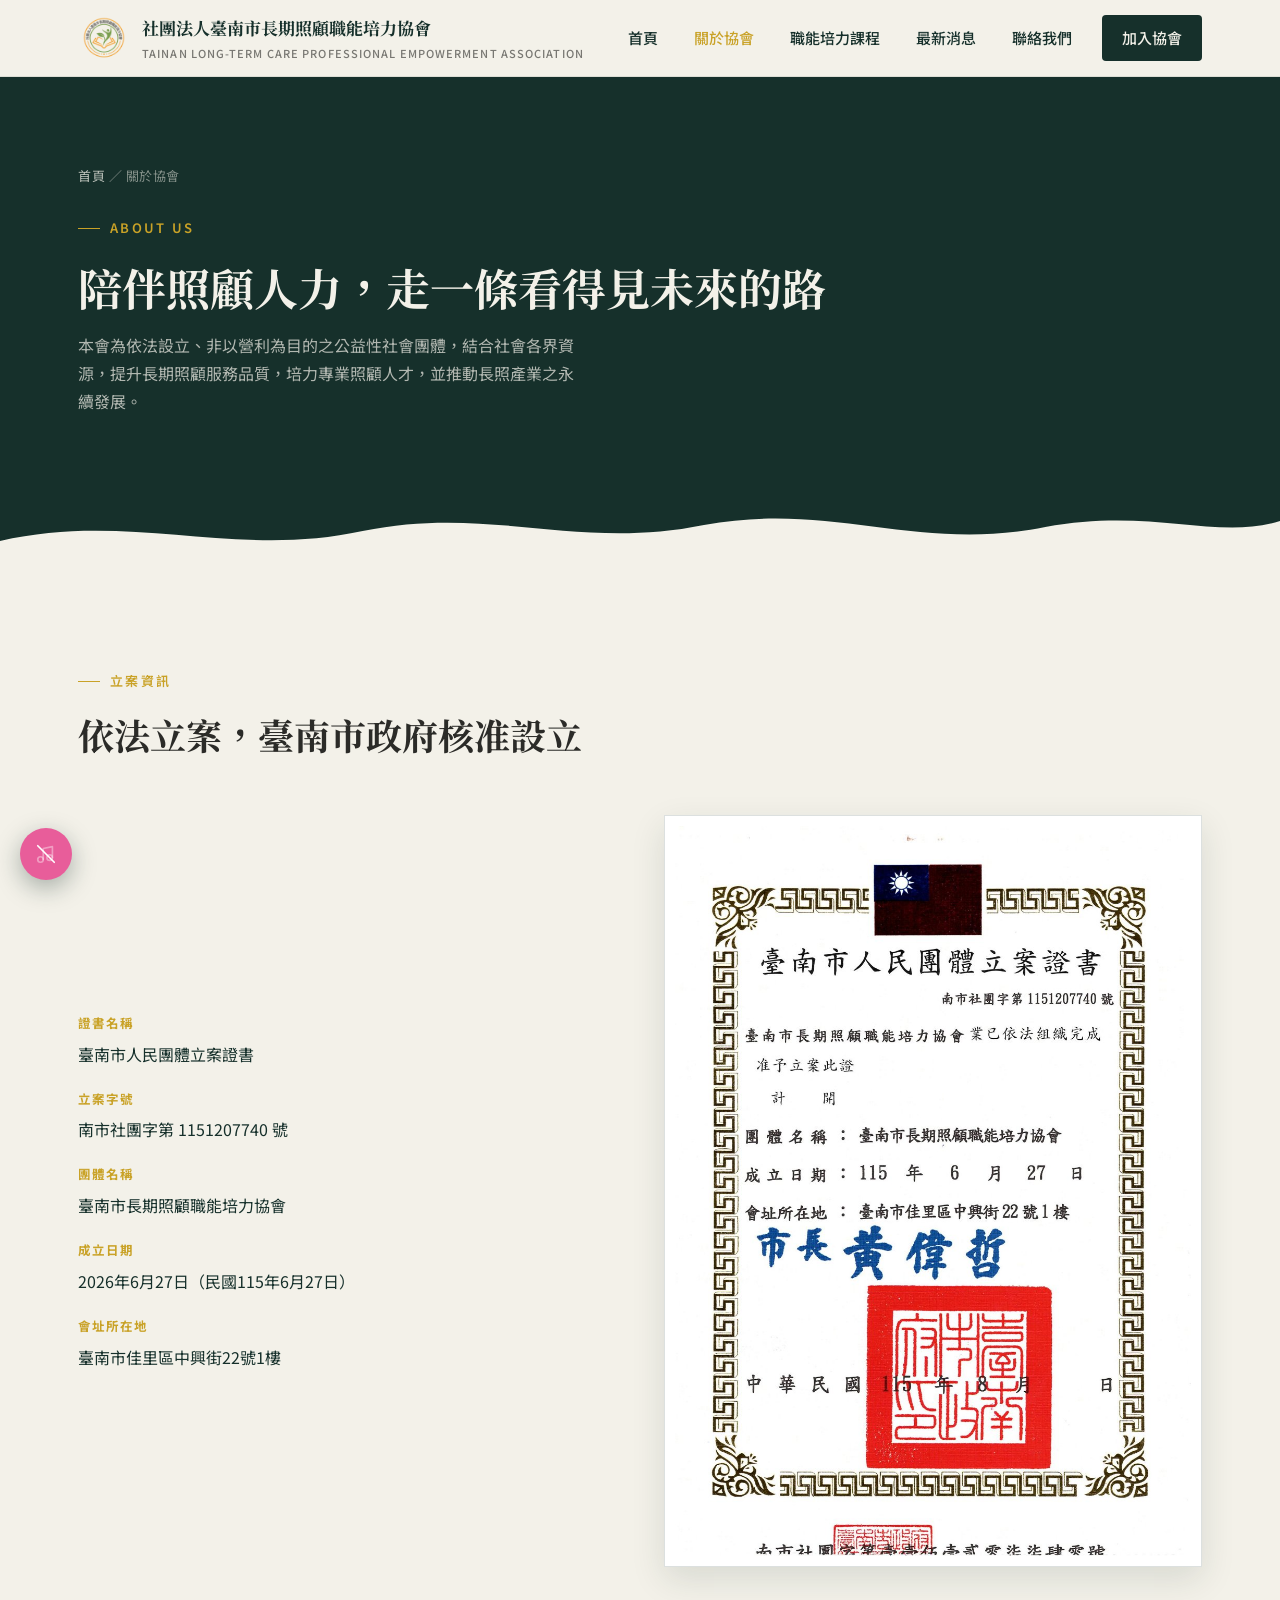
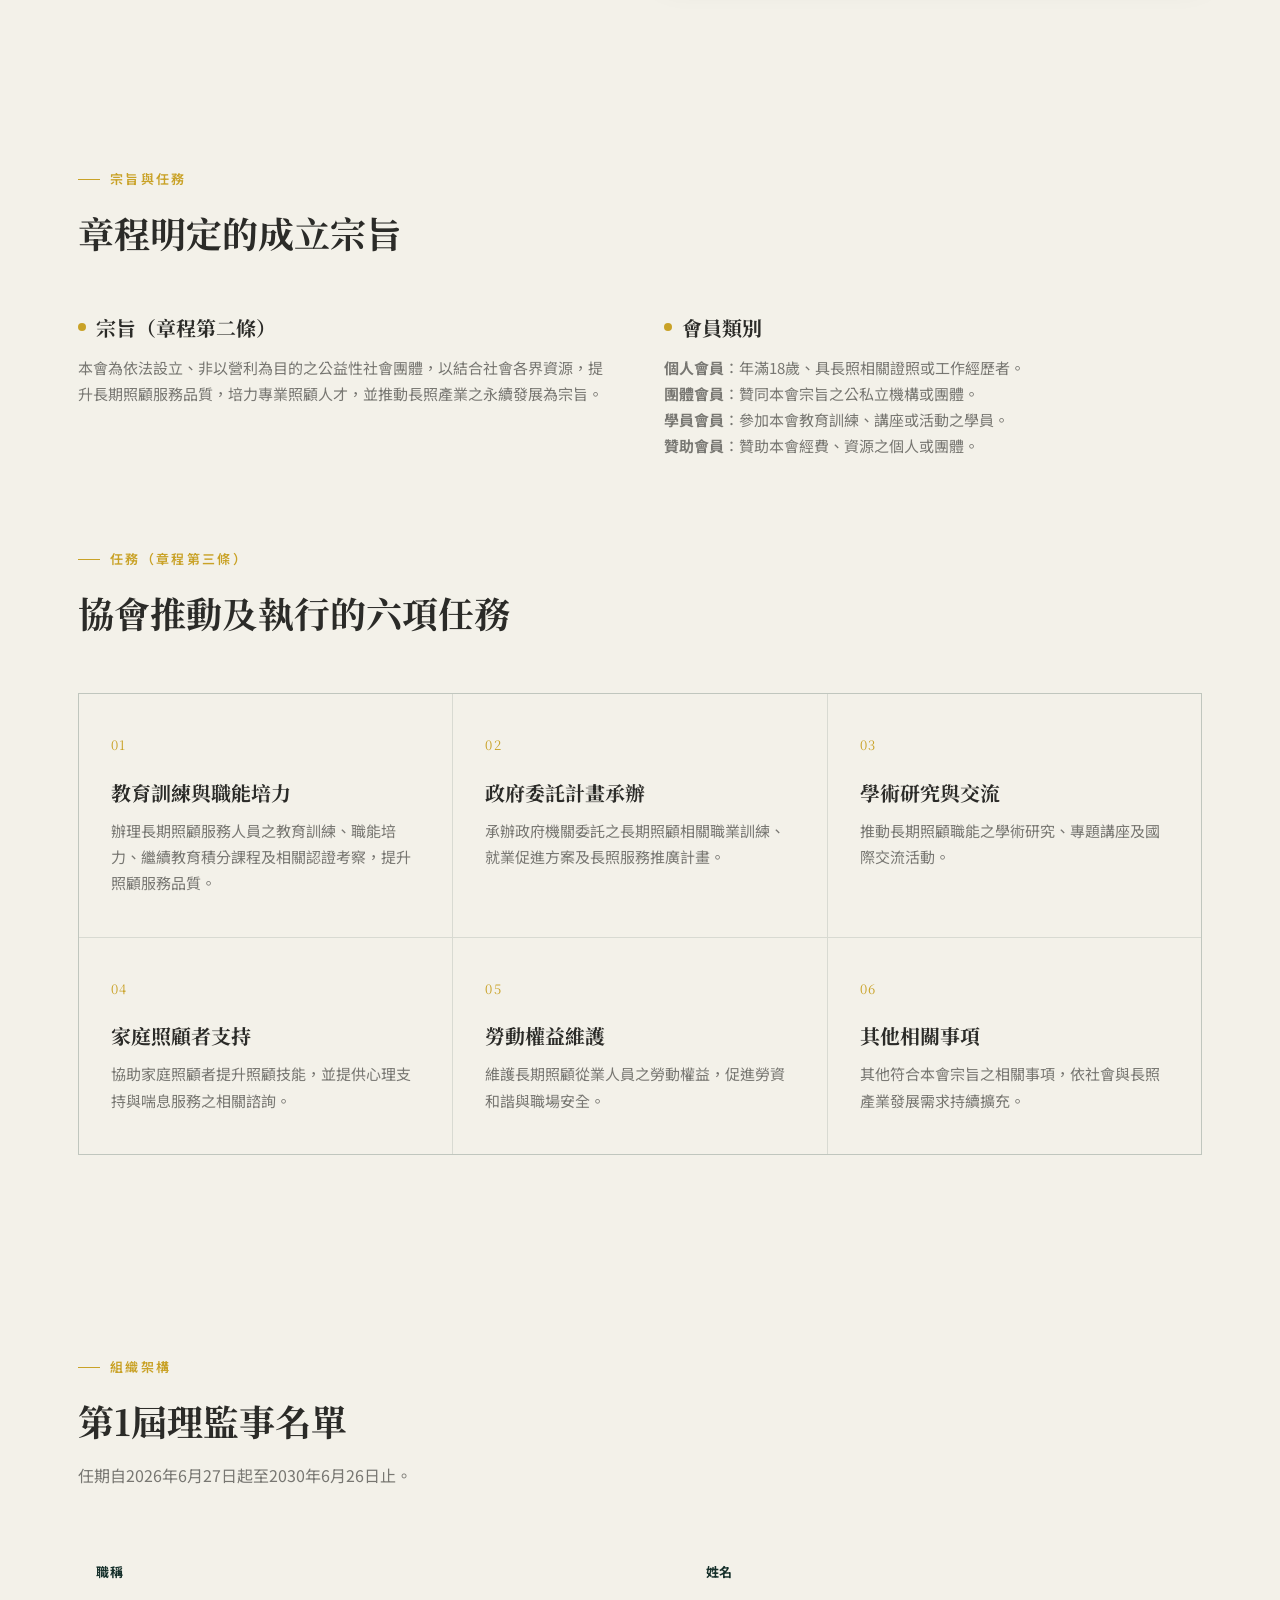
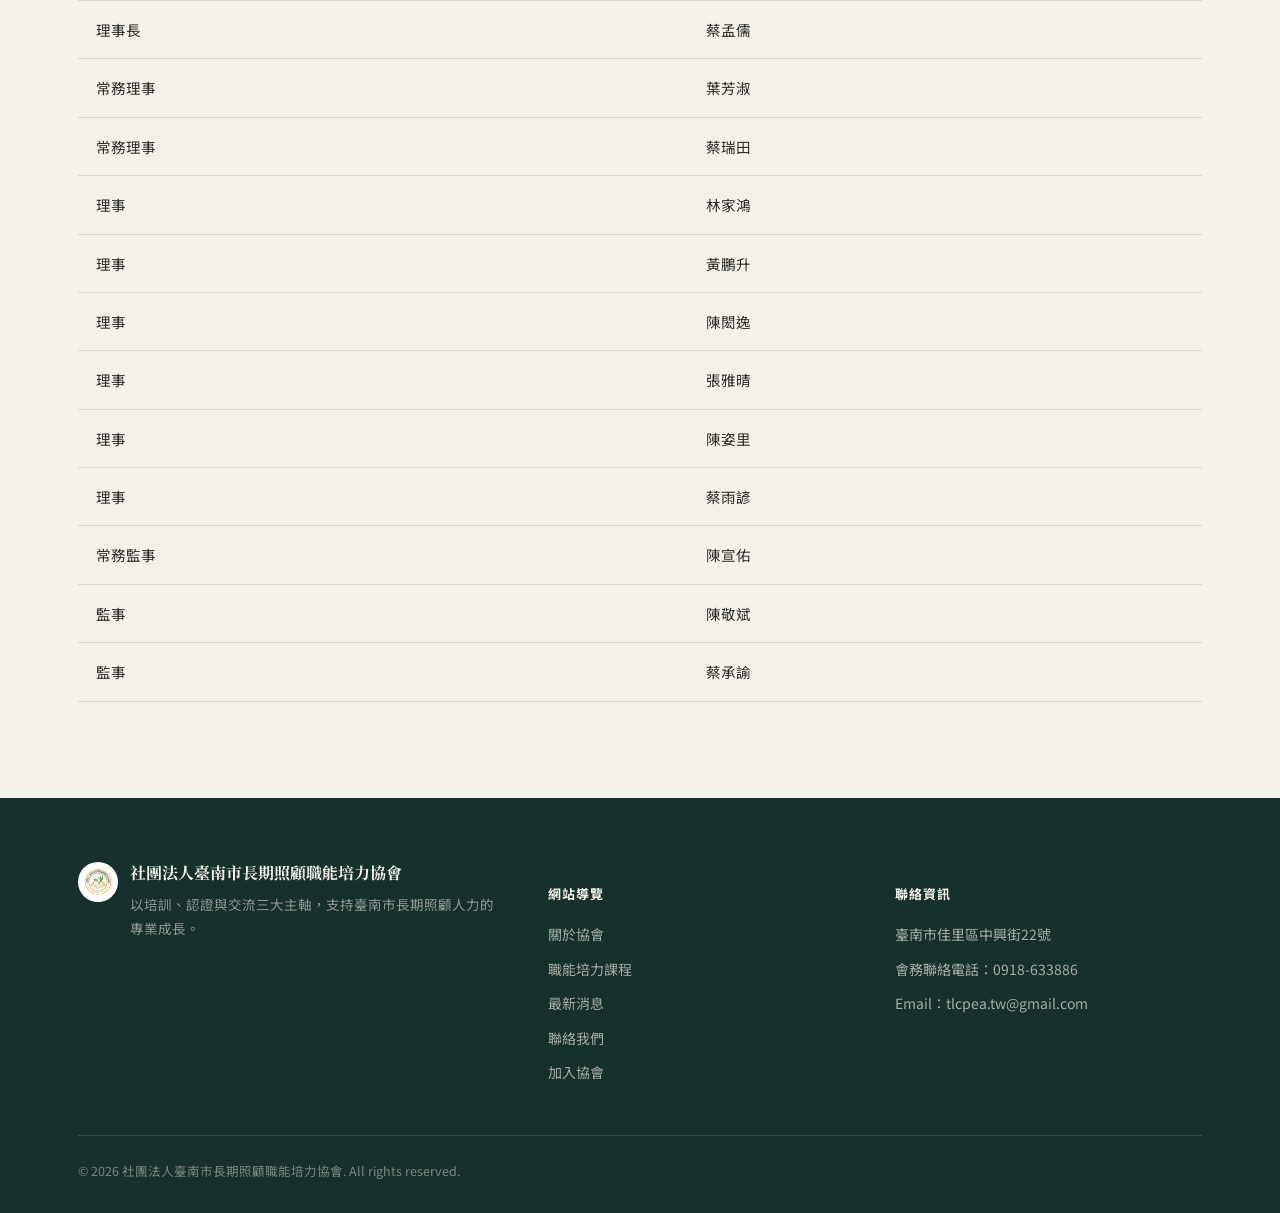
==== commit f50ae0db: "修正職能階梯卡片標題顏色" ====
--- a/about.html
+++ b/about.html
@@ -8,7 +8,22 @@
 <link rel="icon" type="image/png" sizes="64x64" href="assets/favicon-64.png">
 <link rel="icon" type="image/png" sizes="32x32" href="assets/favicon-32.png">
 <link rel="apple-touch-icon" href="assets/logo-180.png">
-<link rel="stylesheet" href="css/style.css?v=4">
+<link rel="canonical" href="https://tlcpea-web.netlify.app/about.html">
+<meta property="og:type" content="website">
+<meta property="og:title" content="關於協會｜社團法人臺南市長期照顧職能培力協會">
+<meta property="og:description" content="社團法人臺南市長期照顧職能培力協會依法設立，以提升長期照顧服務品質、培力專業照顧人才、推動長照產業永續發展為宗旨。認識協會任務、會員類別與組織架構。">
+<meta property="og:url" content="https://tlcpea-web.netlify.app/about.html">
+<meta property="og:image" content="https://tlcpea-web.netlify.app/assets/logo-512.png">
+<meta property="og:site_name" content="社團法人臺南市長期照顧職能培力協會">
+<meta property="og:locale" content="zh_TW">
+<meta name="twitter:card" content="summary">
+<meta name="twitter:title" content="關於協會｜社團法人臺南市長期照顧職能培力協會">
+<meta name="twitter:description" content="社團法人臺南市長期照顧職能培力協會依法設立，以提升長期照顧服務品質、培力專業照顧人才、推動長照產業永續發展為宗旨。認識協會任務、會員類別與組織架構。">
+<meta name="twitter:image" content="https://tlcpea-web.netlify.app/assets/logo-512.png">
+<!-- Google Search Console 驗證：登入 https://search.google.com/search-console 新增資源後，
+     選「HTML標籤」驗證方式，把 content="..." 的值換成 Google 提供的驗證碼，取消下面這行的註解 -->
+<!-- <meta name="google-site-verification" content="請貼上Google提供的驗證碼"> -->
+<link rel="stylesheet" href="css/style.css?v=6">
 </head>
 <body>
 
--- a/css/style.css
+++ b/css/style.css
@@ -79,8 +79,7 @@
   position: sticky;
   top: 0;
   z-index: 100;
-  background: rgba(243,241,233,.92);
-  backdrop-filter: blur(8px);
+  background: var(--paper);
   border-bottom: 1px solid rgba(22,48,43,.1);
 }
 .nav {
@@ -179,6 +178,7 @@
   .nav-links {
     position: fixed;
     inset: 76px 0 0 0;
+    z-index: 150;
     background: var(--paper);
     flex-direction: column;
     align-items: stretch;
@@ -698,3 +698,5 @@
   .music-toggle { left: 14px; bottom: 14px; width: 46px; height: 46px; }
   .music-toggle svg { width: 19px; height: 19px; }
 }
+
+.band-ink .ladder-step h4{color:#20302d;}
